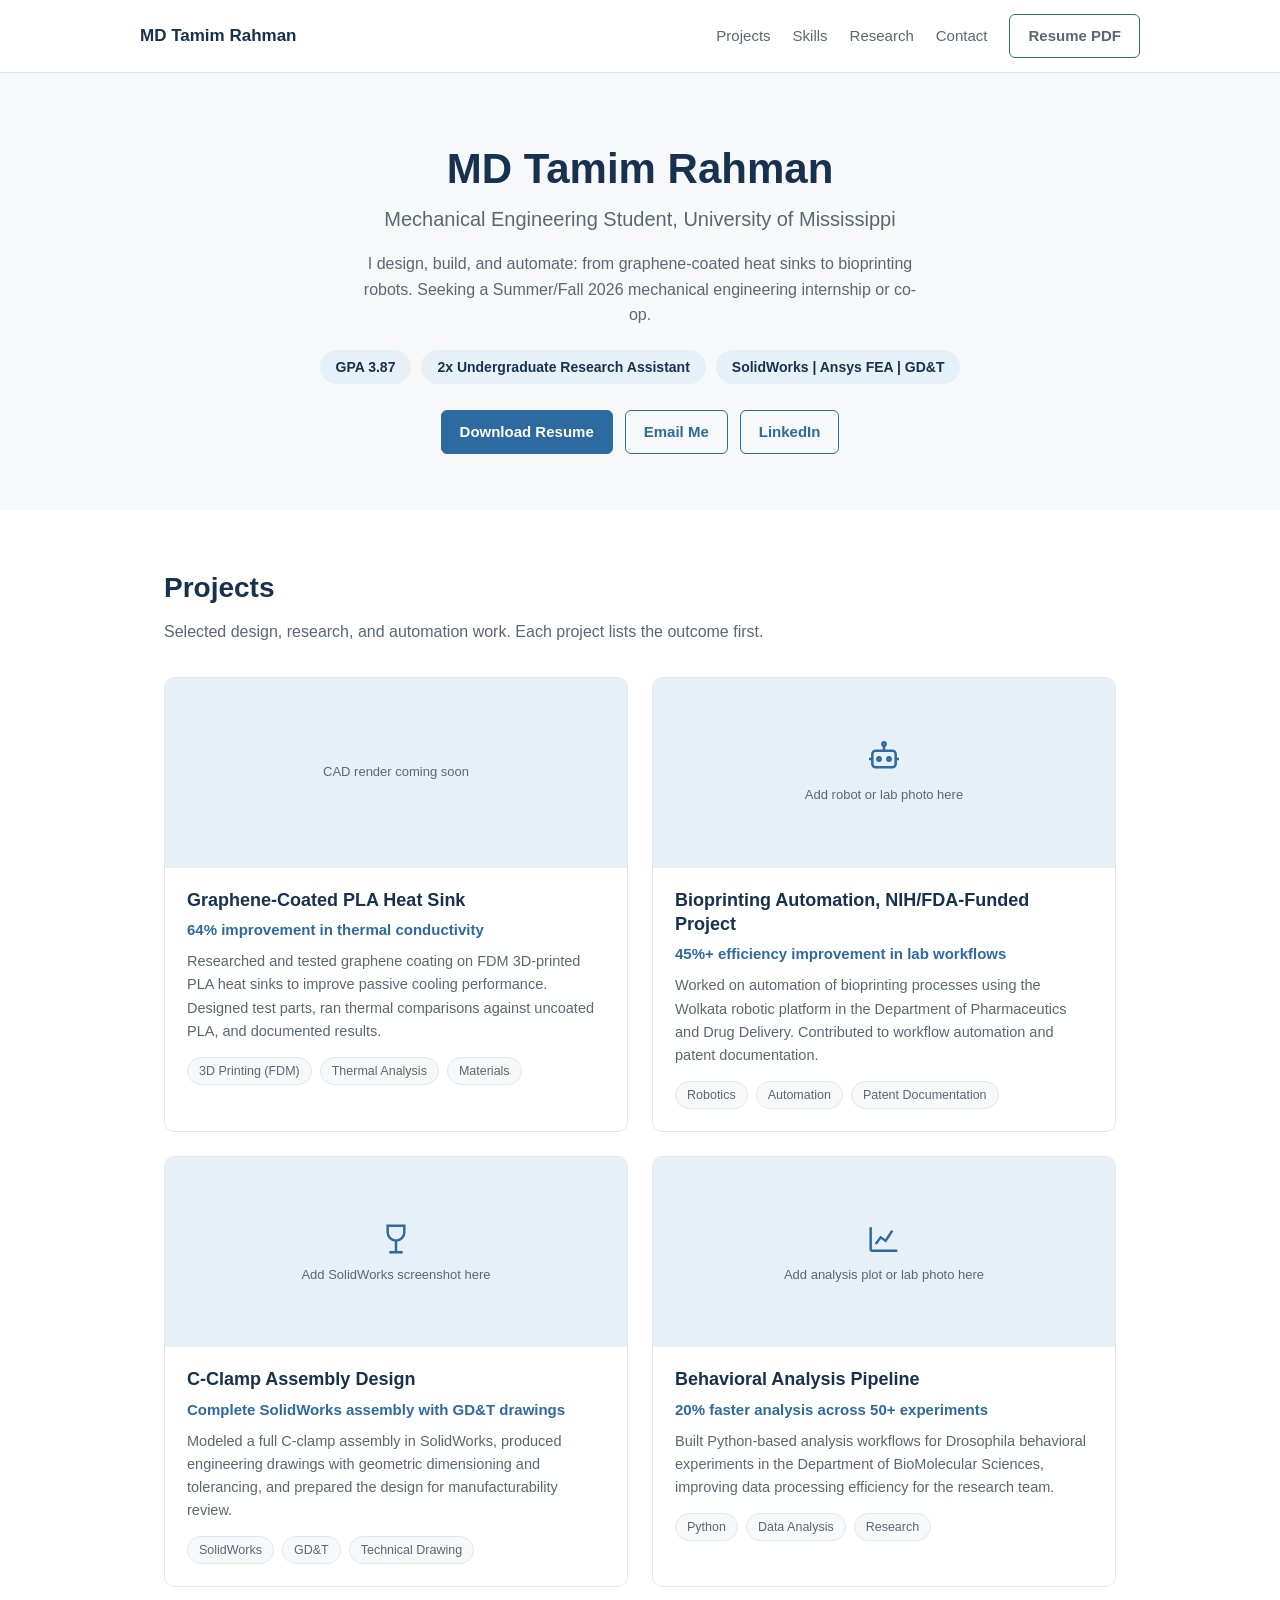
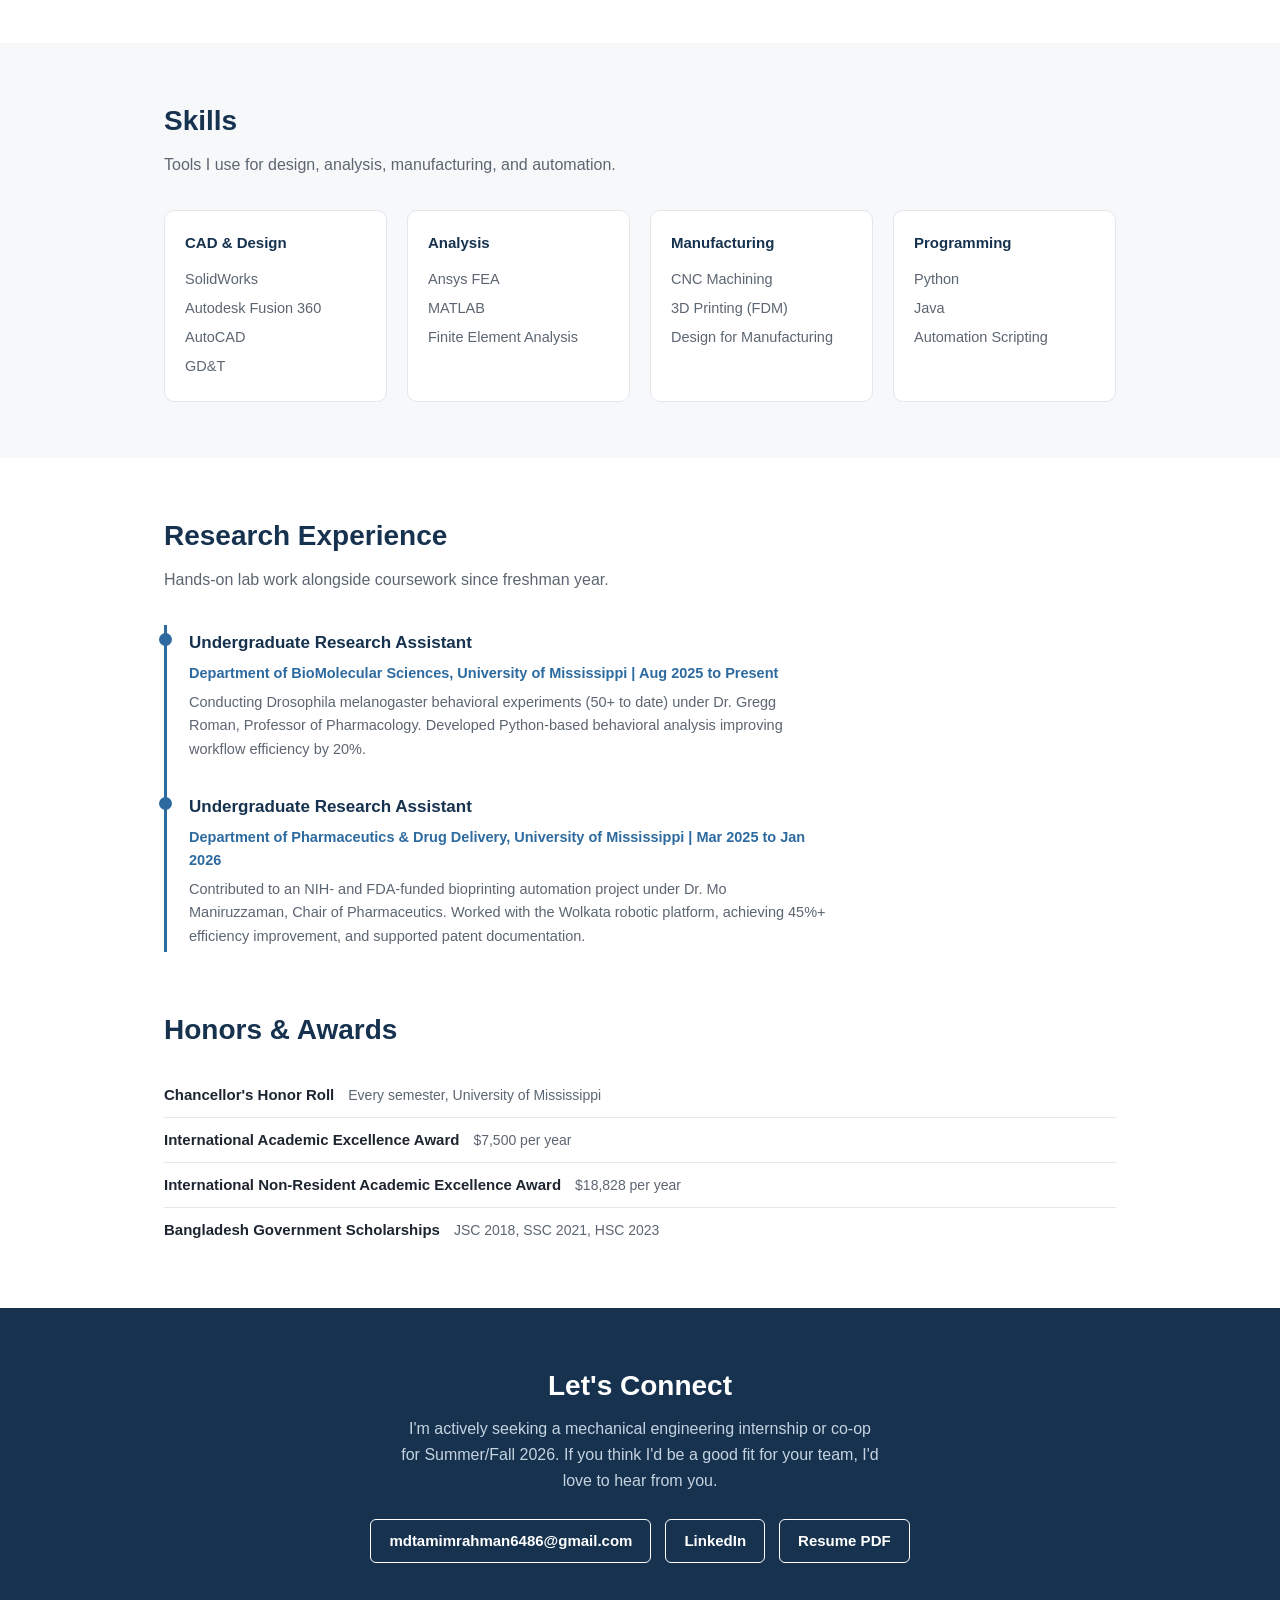
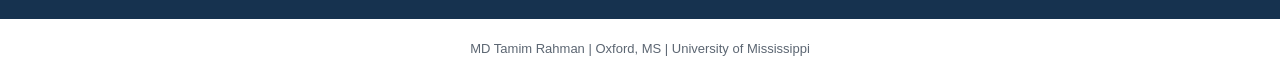
==== index.html @ 7016a52d "Add portfolio site and resume" ====
<!DOCTYPE html>
<html lang="en">
<head>
<meta charset="UTF-8">
<meta name="viewport" content="width=device-width, initial-scale=1.0">
<title>MD Tamim Rahman | Mechanical Engineering Portfolio</title>
<meta name="description" content="Mechanical engineering student at the University of Mississippi. Projects in 3D printing, thermal design, robotics automation, SolidWorks CAD, and FEA. Seeking Summer/Fall 2026 internship.">
<style>
  :root {
    --navy: #16324f;
    --steel: #2d6a9f;
    --steel-light: #e8f0f7;
    --ink: #1d2530;
    --gray: #5c6672;
    --light: #f7f8fa;
    --border: #e3e7ec;
    --white: #ffffff;
  }
  * { margin: 0; padding: 0; box-sizing: border-box; }
  html { scroll-behavior: smooth; }
  body {
    font-family: "Segoe UI", -apple-system, BlinkMacSystemFont, Roboto, Arial, sans-serif;
    color: var(--ink);
    background: var(--white);
    line-height: 1.6;
  }
  .wrap { max-width: 1000px; margin: 0 auto; padding: 0 24px; }

  nav {
    position: sticky; top: 0; z-index: 10;
    background: rgba(255,255,255,0.95);
    border-bottom: 1px solid var(--border);
    backdrop-filter: blur(6px);
  }
  .nav-inner { display: flex; align-items: center; justify-content: space-between; padding: 14px 0; }
  .nav-name { font-weight: 700; font-size: 17px; color: var(--navy); text-decoration: none; }
  .nav-links { display: flex; gap: 22px; align-items: center; }
  .nav-links a { color: var(--gray); text-decoration: none; font-size: 15px; }
  .nav-links a:hover { color: var(--steel); }
  .btn {
    display: inline-block; text-decoration: none; font-size: 15px; font-weight: 600;
    padding: 9px 18px; border-radius: 6px; border: 1.5px solid var(--steel);
    color: var(--steel); background: transparent; transition: all 0.15s ease;
  }
  .btn:hover { background: var(--steel); color: var(--white); }
  .btn-solid { background: var(--steel); color: var(--white); }
  .btn-solid:hover { background: var(--navy); border-color: var(--navy); }

  header { padding: 72px 0 56px; text-align: center; background: var(--light); }
  header h1 { font-size: 42px; color: var(--navy); line-height: 1.15; }
  .tagline { font-size: 20px; color: var(--gray); margin-top: 10px; }
  .pitch { max-width: 560px; margin: 16px auto 0; font-size: 16px; color: var(--gray); }
  .badges { display: flex; gap: 10px; justify-content: center; flex-wrap: wrap; margin-top: 22px; }
  .badge {
    background: var(--steel-light); color: var(--navy); font-size: 14px; font-weight: 600;
    padding: 6px 16px; border-radius: 20px;
  }
  .hero-actions { display: flex; gap: 12px; justify-content: center; flex-wrap: wrap; margin-top: 26px; }

  section { padding: 56px 0; }
  section h2 { font-size: 28px; color: var(--navy); margin-bottom: 8px; }
  .section-sub { color: var(--gray); margin-bottom: 32px; }

  .grid { display: grid; grid-template-columns: 1fr 1fr; gap: 24px; }
  .card {
    border: 1px solid var(--border); border-radius: 10px; overflow: hidden;
    background: var(--white); transition: box-shadow 0.15s ease, transform 0.15s ease;
  }
  .card:hover { box-shadow: 0 6px 20px rgba(22,50,79,0.10); transform: translateY(-2px); }
  .card-img {
    height: 190px; background: var(--steel-light); display: flex; flex-direction: column;
    align-items: center; justify-content: center; color: var(--steel); gap: 6px;
  }
  .card-img svg { width: 40px; height: 40px; }
  .card-img span { font-size: 13px; color: var(--gray); }
  .card-img img { width: 100%; height: 100%; object-fit: cover; }
  .card-body { padding: 20px 22px 22px; }
  .card-body h3 { font-size: 18px; color: var(--navy); line-height: 1.35; }
  .result { color: var(--steel); font-weight: 600; font-size: 15px; margin-top: 6px; }
  .card-body p.desc { font-size: 14.5px; color: var(--gray); margin-top: 8px; }
  .tags { display: flex; gap: 8px; flex-wrap: wrap; margin-top: 14px; }
  .tag { font-size: 12.5px; background: var(--light); border: 1px solid var(--border); color: var(--gray); padding: 3px 11px; border-radius: 14px; }

  .skills { background: var(--light); }
  .skill-grid { display: grid; grid-template-columns: repeat(4, 1fr); gap: 20px; }
  .skill-col { background: var(--white); border: 1px solid var(--border); border-radius: 10px; padding: 20px; }
  .skill-col h3 { font-size: 15px; color: var(--navy); margin-bottom: 10px; }
  .skill-col ul { list-style: none; }
  .skill-col li { font-size: 14.5px; color: var(--gray); padding: 3px 0; }

  .timeline-item { border-left: 3px solid var(--steel); padding: 4px 0 28px 22px; position: relative; }
  .timeline-item:last-child { padding-bottom: 4px; }
  .timeline-item::before {
    content: ""; position: absolute; left: -8px; top: 8px; width: 13px; height: 13px;
    border-radius: 50%; background: var(--steel);
  }
  .timeline-item h3 { font-size: 17px; color: var(--navy); }
  .timeline-item .where { font-size: 14.5px; color: var(--steel); font-weight: 600; }
  .timeline-item p { font-size: 14.5px; color: var(--gray); margin-top: 6px; max-width: 640px; }

  .award-row { display: flex; gap: 14px; align-items: baseline; padding: 10px 0; border-bottom: 1px solid var(--border); }
  .award-row:last-child { border-bottom: none; }
  .award-row .award-name { font-weight: 600; color: var(--ink); font-size: 15px; }
  .award-row .award-detail { color: var(--gray); font-size: 14px; }

  .contact { background: var(--navy); color: var(--white); text-align: center; }
  .contact h2 { color: var(--white); }
  .contact p { color: #c5d3e0; max-width: 480px; margin: 8px auto 0; }
  .contact-links { display: flex; gap: 14px; justify-content: center; flex-wrap: wrap; margin-top: 26px; }
  .btn-light { border-color: var(--white); color: var(--white); }
  .btn-light:hover { background: var(--white); color: var(--navy); }
  footer { text-align: center; font-size: 13px; color: var(--gray); padding: 20px 0; }

  @media (max-width: 720px) {
    .nav-links a:not(.btn) { display: none; }
    header h1 { font-size: 32px; }
    .grid { grid-template-columns: 1fr; }
    .skill-grid { grid-template-columns: 1fr 1fr; }
  }
</style>
</head>
<body>

<nav>
  <div class="wrap nav-inner">
    <a class="nav-name" href="#top">MD Tamim Rahman</a>
    <div class="nav-links">
      <a href="#projects">Projects</a>
      <a href="#skills">Skills</a>
      <a href="#research">Research</a>
      <a href="#contact">Contact</a>
      <a class="btn" href="resume.pdf" download>Resume PDF</a>
    </div>
  </div>
</nav>

<header id="top">
  <div class="wrap">
    <h1>MD Tamim Rahman</h1>
    <p class="tagline">Mechanical Engineering Student, University of Mississippi</p>
    <p class="pitch">I design, build, and automate: from graphene-coated heat sinks to bioprinting robots. Seeking a Summer/Fall 2026 mechanical engineering internship or co-op.</p>
    <div class="badges">
      <span class="badge">GPA 3.87</span>
      <span class="badge">2x Undergraduate Research Assistant</span>
      <span class="badge">SolidWorks | Ansys FEA | GD&amp;T</span>
    </div>
    <div class="hero-actions">
      <a class="btn btn-solid" href="resume.pdf" download>Download Resume</a>
      <a class="btn" href="mailto:mdtamimrahman6486@gmail.com">Email Me</a>
      <a class="btn" href="https://linkedin.com/in/md-tamim-rahman" target="_blank" rel="noopener">LinkedIn</a>
    </div>
  </div>
</header>

<section id="projects">
  <div class="wrap">
    <h2>Projects</h2>
    <p class="section-sub">Selected design, research, and automation work. Each project lists the outcome first.</p>
    <div class="grid">

      <div class="card">
        <div class="card-img">
          <img src="heatsink.jpg" alt="SolidWorks CAD model of graphene-coated PLA heat sink with angled fin array" onerror="this.style.display='none';this.nextElementSibling.style.display='flex'"><span style="display:none; align-items:center; gap:6px;">CAD render coming soon</span>
        </div>
        <div class="card-body">
          <h3>Graphene-Coated PLA Heat Sink</h3>
          <p class="result">64% improvement in thermal conductivity</p>
          <p class="desc">Researched and tested graphene coating on FDM 3D-printed PLA heat sinks to improve passive cooling performance. Designed test parts, ran thermal comparisons against uncoated PLA, and documented results.</p>
          <div class="tags">
            <span class="tag">3D Printing (FDM)</span>
            <span class="tag">Thermal Analysis</span>
            <span class="tag">Materials</span>
          </div>
        </div>
      </div>

      <div class="card">
        <div class="card-img">
          <svg viewBox="0 0 24 24" fill="none" stroke="currentColor" stroke-width="1.5"><rect x="5" y="7" width="14" height="10" rx="2"/><path d="M12 7V4"/><circle cx="12" cy="3" r="1"/><circle cx="9" cy="12" r="1"/><circle cx="15" cy="12" r="1"/><path d="M5 12H3M21 12h-2"/></svg>
          <span>Add robot or lab photo here</span>
        </div>
        <div class="card-body">
          <h3>Bioprinting Automation, NIH/FDA-Funded Project</h3>
          <p class="result">45%+ efficiency improvement in lab workflows</p>
          <p class="desc">Worked on automation of bioprinting processes using the Wolkata robotic platform in the Department of Pharmaceutics and Drug Delivery. Contributed to workflow automation and patent documentation.</p>
          <div class="tags">
            <span class="tag">Robotics</span>
            <span class="tag">Automation</span>
            <span class="tag">Patent Documentation</span>
          </div>
        </div>
      </div>

      <div class="card">
        <div class="card-img">
          <svg viewBox="0 0 24 24" fill="none" stroke="currentColor" stroke-width="1.5"><path d="M7 4h10v4a5 5 0 0 1-10 0V4z"/><path d="M12 13v7"/><path d="M8 20h8"/></svg>
          <span>Add SolidWorks screenshot here</span>
        </div>
        <div class="card-body">
          <h3>C-Clamp Assembly Design</h3>
          <p class="result">Complete SolidWorks assembly with GD&amp;T drawings</p>
          <p class="desc">Modeled a full C-clamp assembly in SolidWorks, produced engineering drawings with geometric dimensioning and tolerancing, and prepared the design for manufacturability review.</p>
          <div class="tags">
            <span class="tag">SolidWorks</span>
            <span class="tag">GD&amp;T</span>
            <span class="tag">Technical Drawing</span>
          </div>
        </div>
      </div>

      <div class="card">
        <div class="card-img">
          <svg viewBox="0 0 24 24" fill="none" stroke="currentColor" stroke-width="1.5"><path d="M4 19V5"/><path d="M4 19h16"/><path d="M7 15l3-4 3 2 4-6"/></svg>
          <span>Add analysis plot or lab photo here</span>
        </div>
        <div class="card-body">
          <h3>Behavioral Analysis Pipeline</h3>
          <p class="result">20% faster analysis across 50+ experiments</p>
          <p class="desc">Built Python-based analysis workflows for Drosophila behavioral experiments in the Department of BioMolecular Sciences, improving data processing efficiency for the research team.</p>
          <div class="tags">
            <span class="tag">Python</span>
            <span class="tag">Data Analysis</span>
            <span class="tag">Research</span>
          </div>
        </div>
      </div>

    </div>
  </div>
</section>

<section id="skills" class="skills">
  <div class="wrap">
    <h2>Skills</h2>
    <p class="section-sub">Tools I use for design, analysis, manufacturing, and automation.</p>
    <div class="skill-grid">
      <div class="skill-col">
        <h3>CAD &amp; Design</h3>
        <ul><li>SolidWorks</li><li>Autodesk Fusion 360</li><li>AutoCAD</li><li>GD&amp;T</li></ul>
      </div>
      <div class="skill-col">
        <h3>Analysis</h3>
        <ul><li>Ansys FEA</li><li>MATLAB</li><li>Finite Element Analysis</li></ul>
      </div>
      <div class="skill-col">
        <h3>Manufacturing</h3>
        <ul><li>CNC Machining</li><li>3D Printing (FDM)</li><li>Design for Manufacturing</li></ul>
      </div>
      <div class="skill-col">
        <h3>Programming</h3>
        <ul><li>Python</li><li>Java</li><li>Automation Scripting</li></ul>
      </div>
    </div>
  </div>
</section>

<section id="research">
  <div class="wrap">
    <h2>Research Experience</h2>
    <p class="section-sub">Hands-on lab work alongside coursework since freshman year.</p>
    <div class="timeline-item">
      <h3>Undergraduate Research Assistant</h3>
      <p class="where">Department of BioMolecular Sciences, University of Mississippi | Aug 2025 to Present</p>
      <p>Conducting Drosophila melanogaster behavioral experiments (50+ to date) under Dr. Gregg Roman, Professor of Pharmacology. Developed Python-based behavioral analysis improving workflow efficiency by 20%.</p>
    </div>
    <div class="timeline-item">
      <h3>Undergraduate Research Assistant</h3>
      <p class="where">Department of Pharmaceutics &amp; Drug Delivery, University of Mississippi | Mar 2025 to Jan 2026</p>
      <p>Contributed to an NIH- and FDA-funded bioprinting automation project under Dr. Mo Maniruzzaman, Chair of Pharmaceutics. Worked with the Wolkata robotic platform, achieving 45%+ efficiency improvement, and supported patent documentation.</p>
    </div>
  </div>
</section>

<section id="awards" style="padding-top: 0;">
  <div class="wrap">
    <h2>Honors &amp; Awards</h2>
    <div style="margin-top: 20px;">
      <div class="award-row"><span class="award-name">Chancellor's Honor Roll</span><span class="award-detail">Every semester, University of Mississippi</span></div>
      <div class="award-row"><span class="award-name">International Academic Excellence Award</span><span class="award-detail">$7,500 per year</span></div>
      <div class="award-row"><span class="award-name">International Non-Resident Academic Excellence Award</span><span class="award-detail">$18,828 per year</span></div>
      <div class="award-row"><span class="award-name">Bangladesh Government Scholarships</span><span class="award-detail">JSC 2018, SSC 2021, HSC 2023</span></div>
    </div>
  </div>
</section>

<section id="contact" class="contact">
  <div class="wrap">
    <h2>Let's Connect</h2>
    <p>I'm actively seeking a mechanical engineering internship or co-op for Summer/Fall 2026. If you think I'd be a good fit for your team, I'd love to hear from you.</p>
    <div class="contact-links">
      <a class="btn btn-light" href="mailto:mdtamimrahman6486@gmail.com">mdtamimrahman6486@gmail.com</a>
      <a class="btn btn-light" href="https://linkedin.com/in/md-tamim-rahman" target="_blank" rel="noopener">LinkedIn</a>
      <a class="btn btn-light" href="resume.pdf" download>Resume PDF</a>
    </div>
  </div>
</section>

<footer>
  MD Tamim Rahman | Oxford, MS | University of Mississippi
</footer>

</body>
</html>
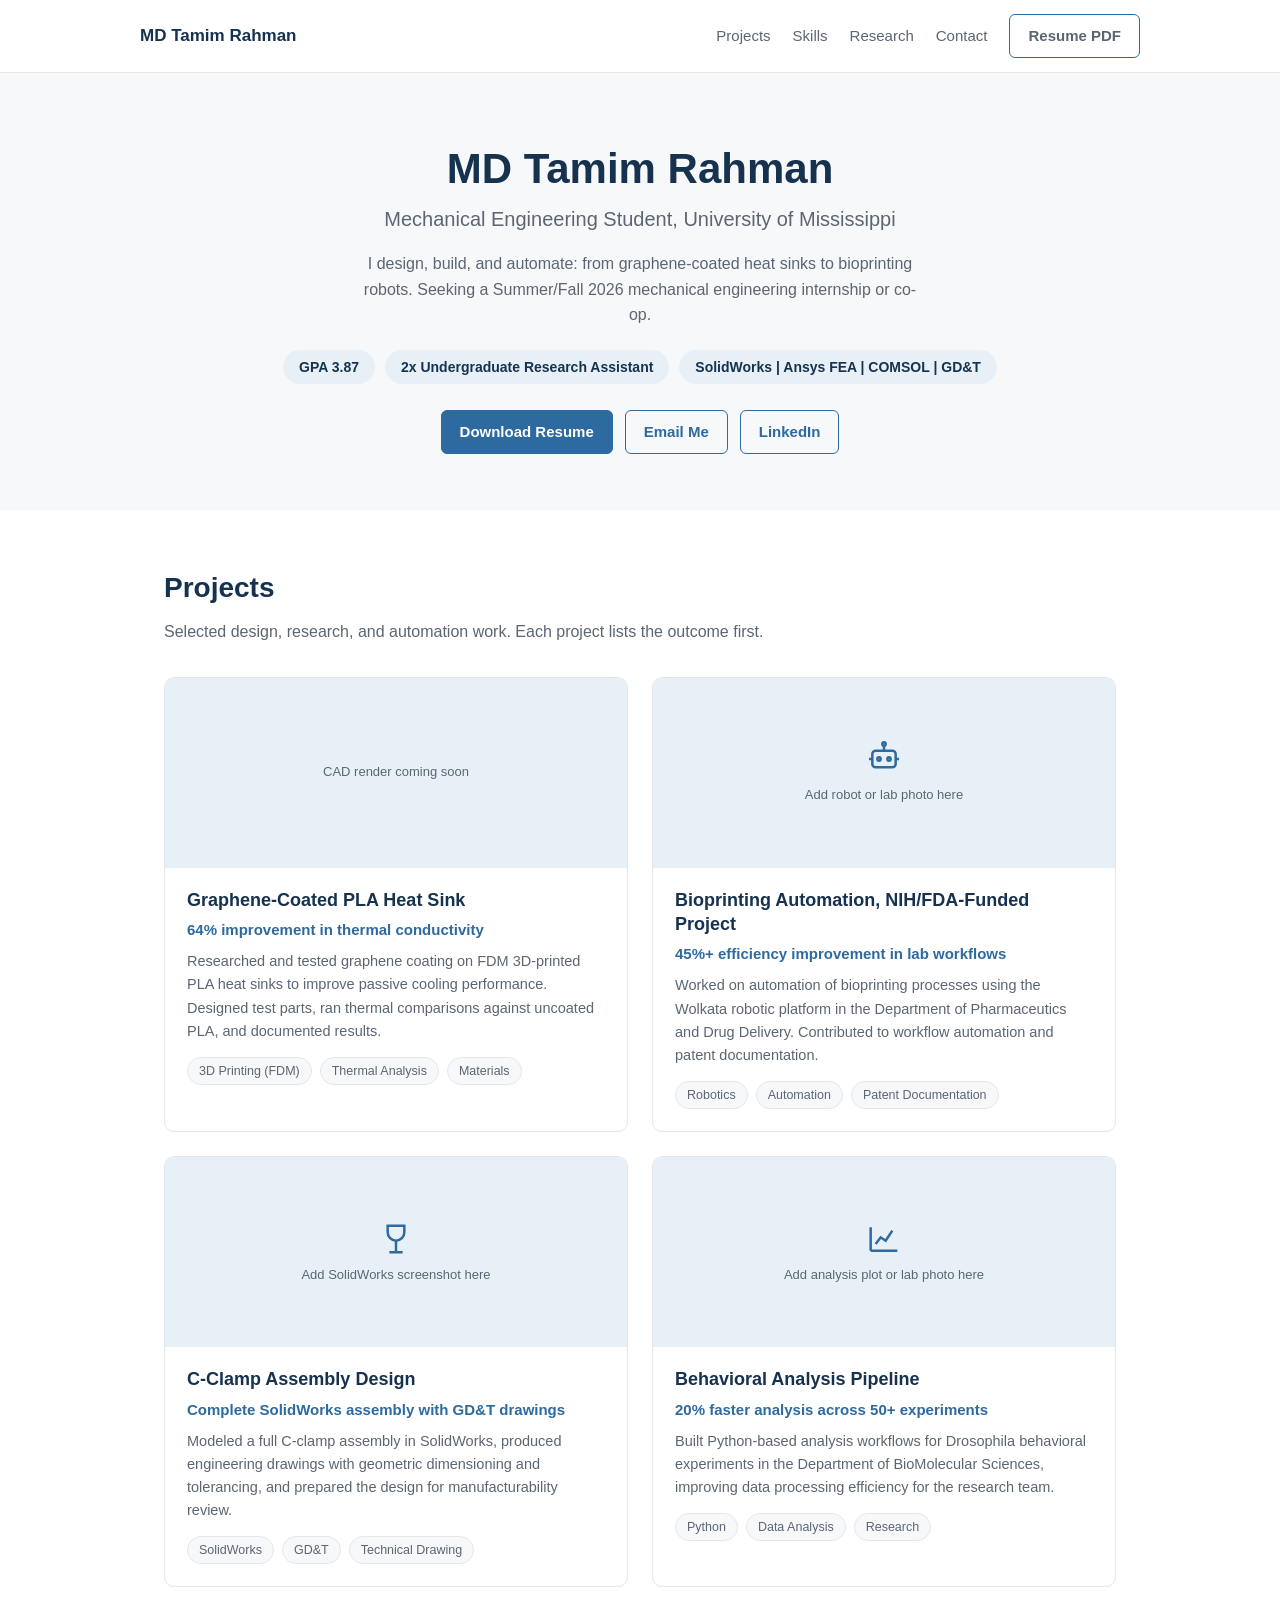
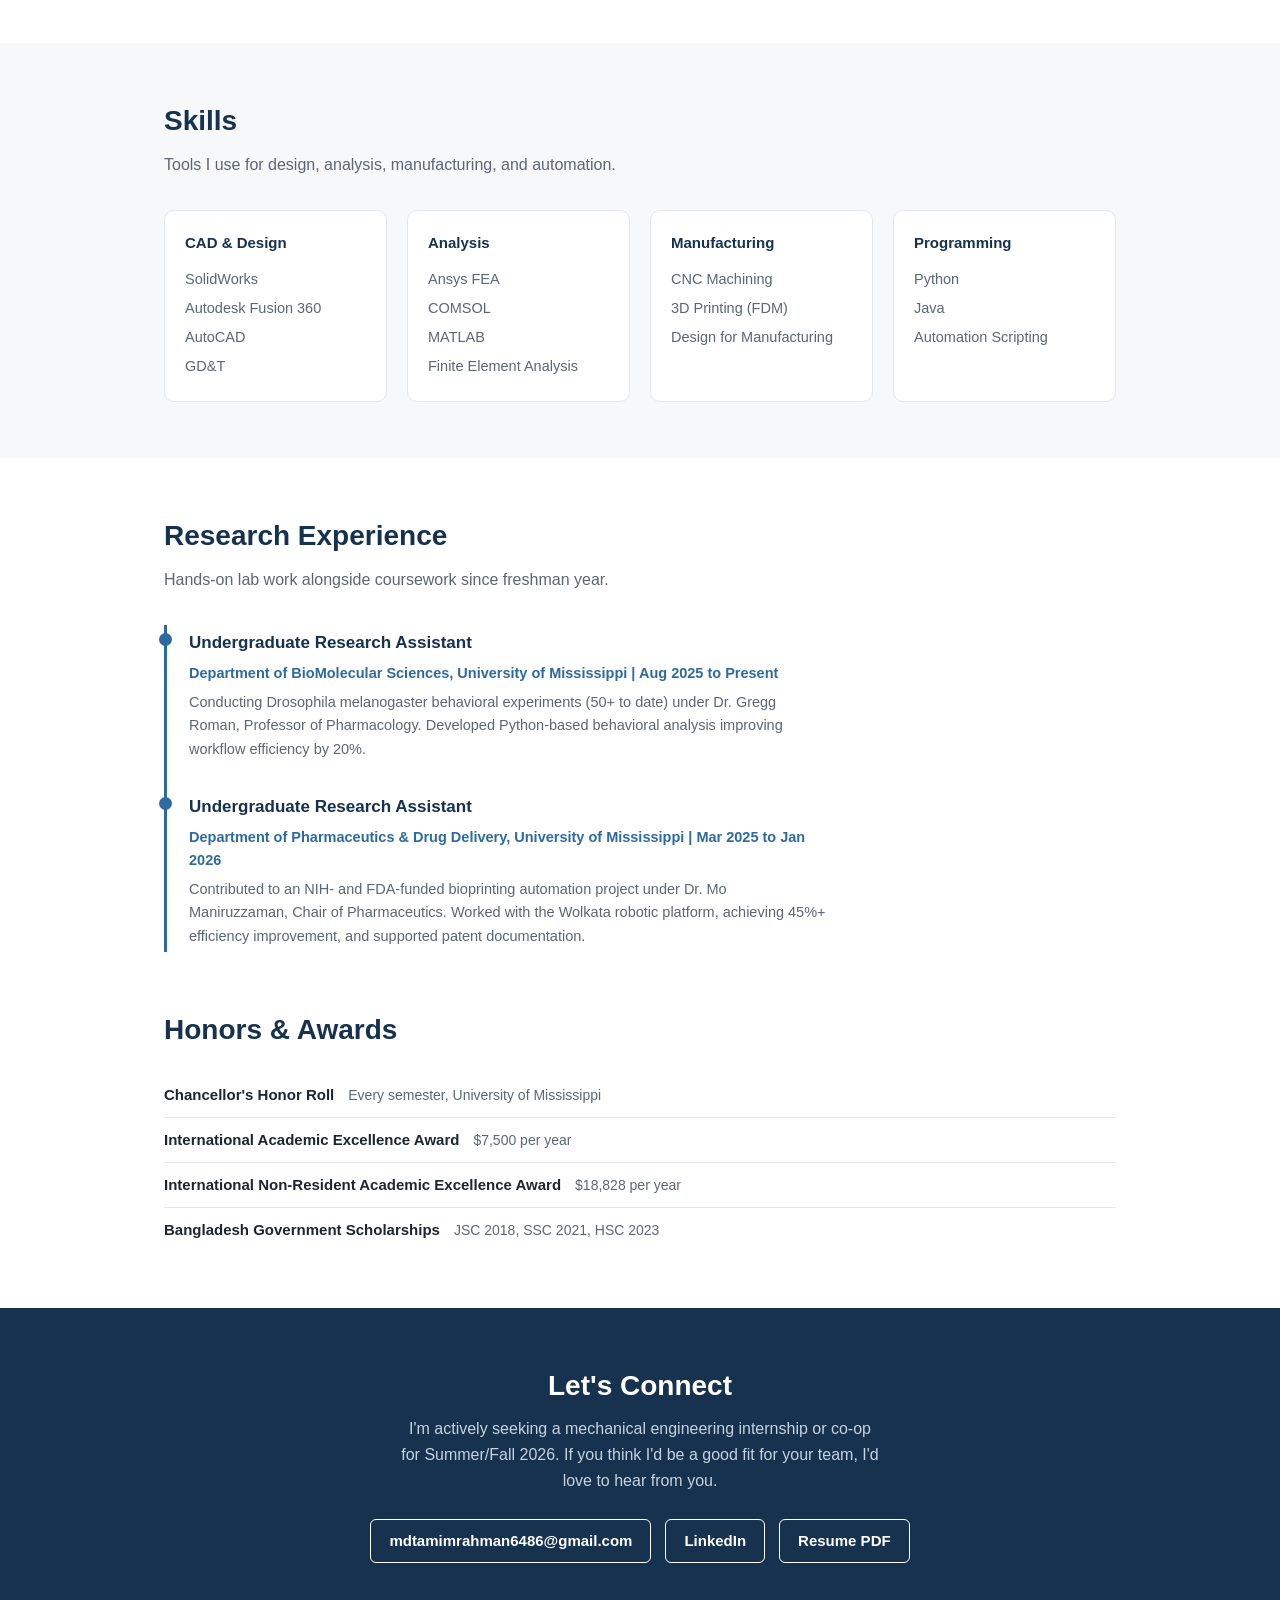
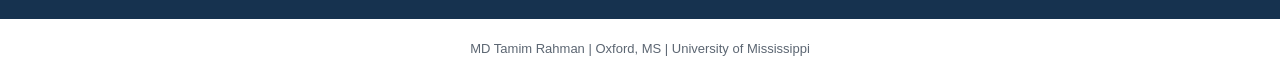
==== commit 56703b3d: "Add COMSOL to skills" ====
--- a/index.html
+++ b/index.html
@@ -142,7 +142,7 @@
     <div class="badges">
       <span class="badge">GPA 3.87</span>
       <span class="badge">2x Undergraduate Research Assistant</span>
-      <span class="badge">SolidWorks | Ansys FEA | GD&amp;T</span>
+      <span class="badge">SolidWorks | Ansys FEA | COMSOL | GD&amp;T</span>
     </div>
     <div class="hero-actions">
       <a class="btn btn-solid" href="resume.pdf" download>Download Resume</a>
@@ -240,7 +240,7 @@
       </div>
       <div class="skill-col">
         <h3>Analysis</h3>
-        <ul><li>Ansys FEA</li><li>MATLAB</li><li>Finite Element Analysis</li></ul>
+        <ul><li>Ansys FEA</li><li>COMSOL</li><li>MATLAB</li><li>Finite Element Analysis</li></ul>
       </div>
       <div class="skill-col">
         <h3>Manufacturing</h3>
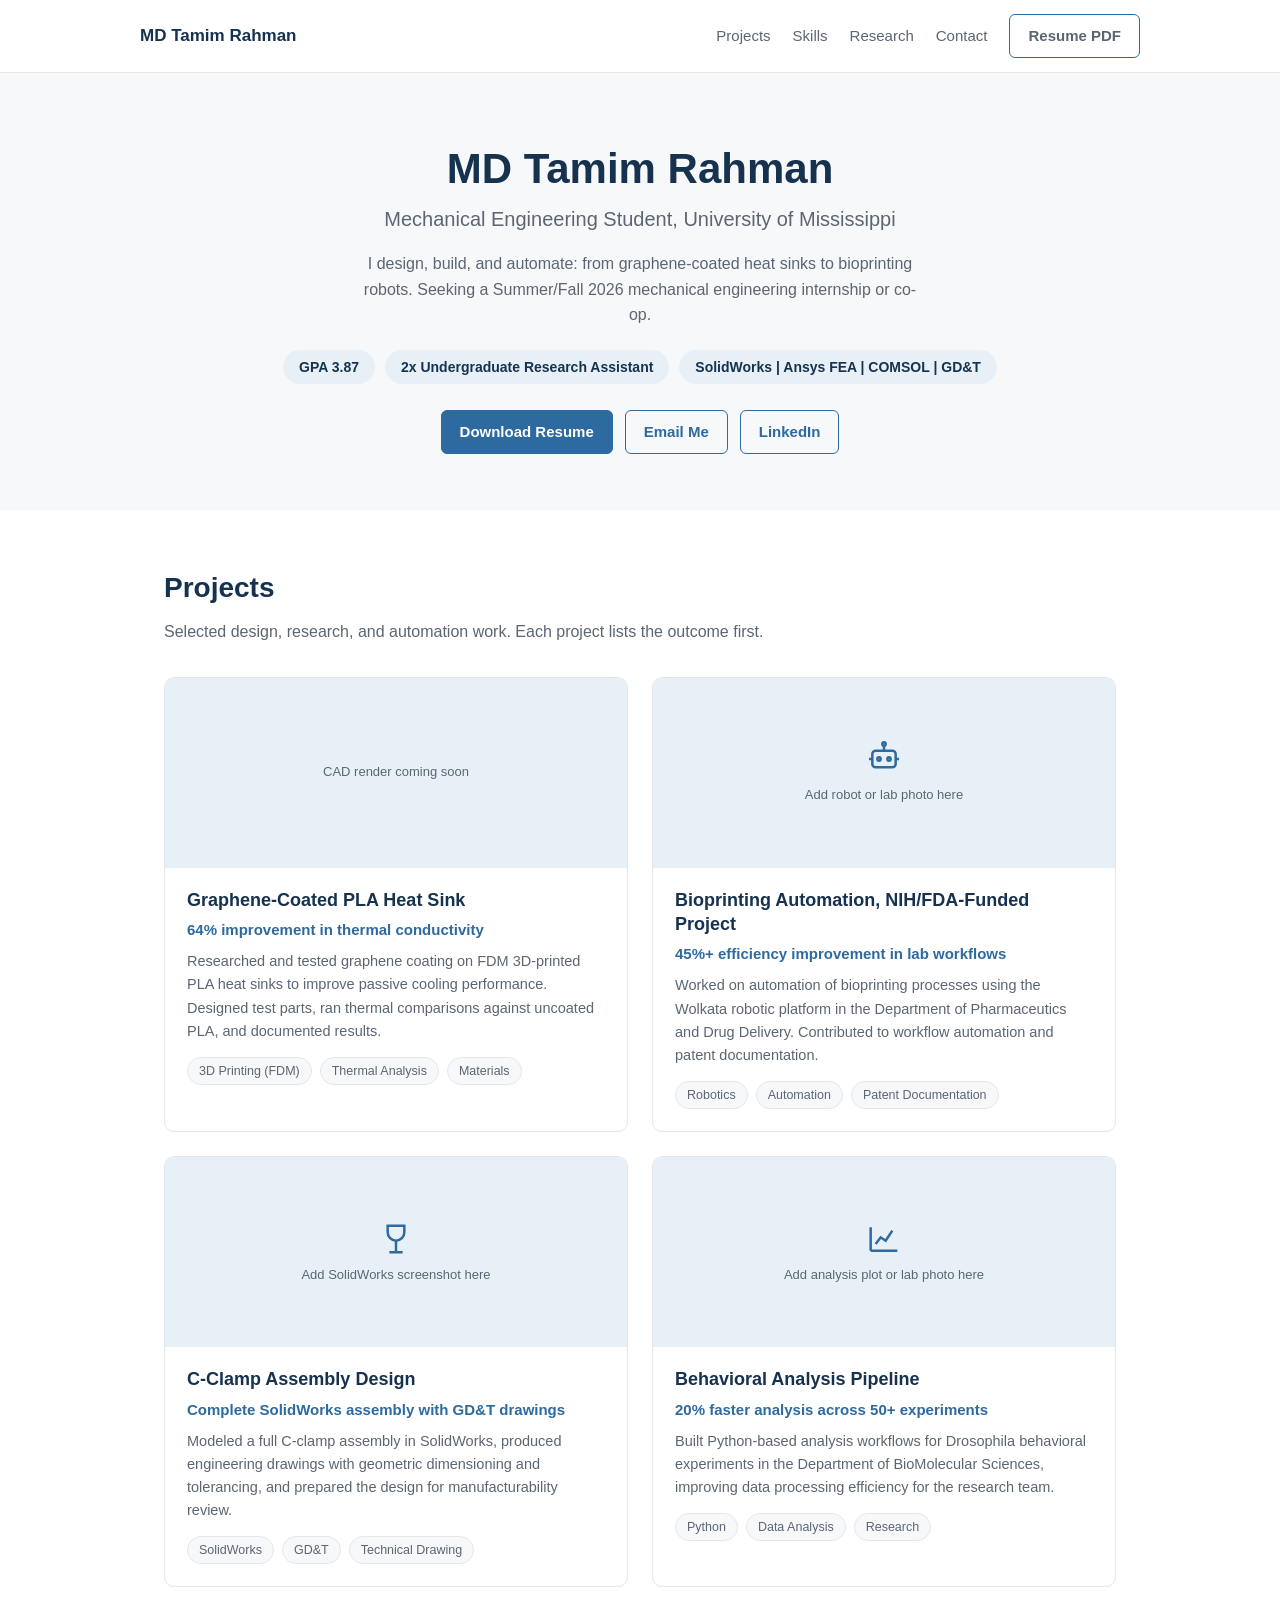
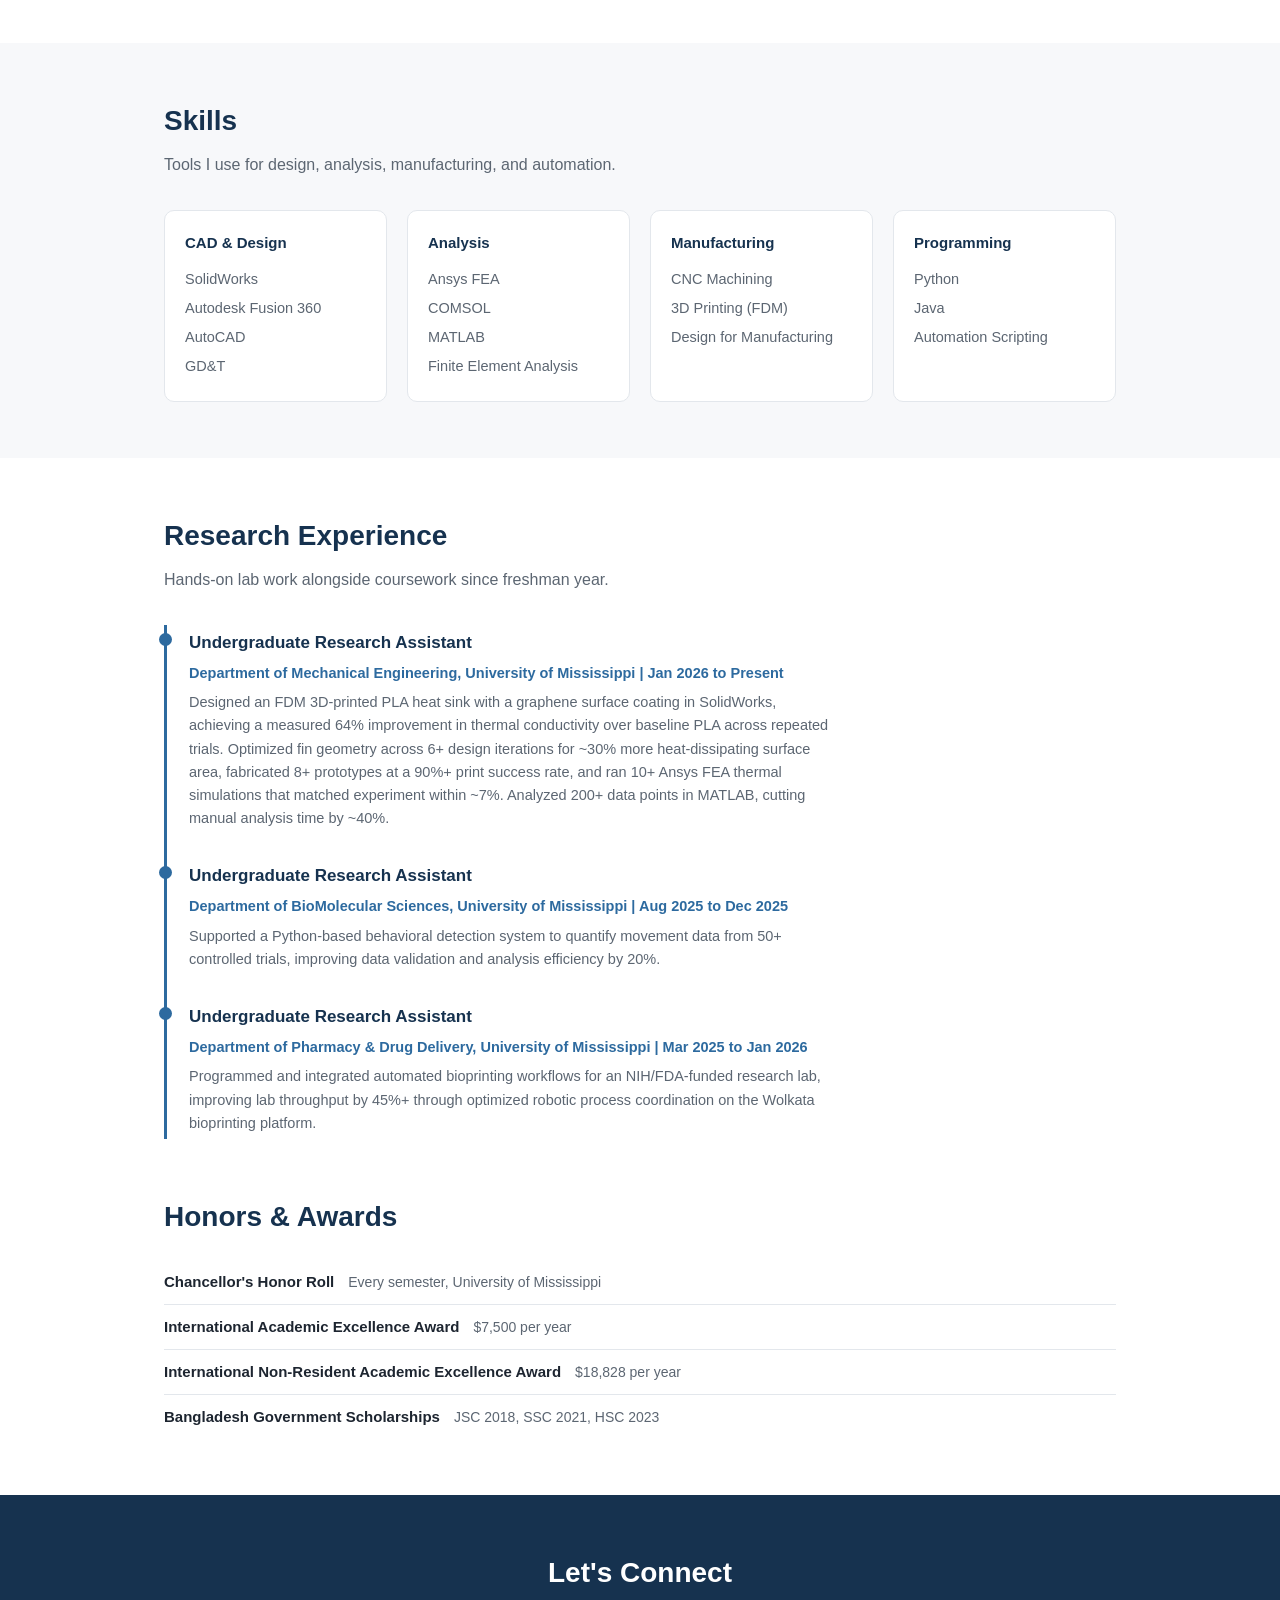
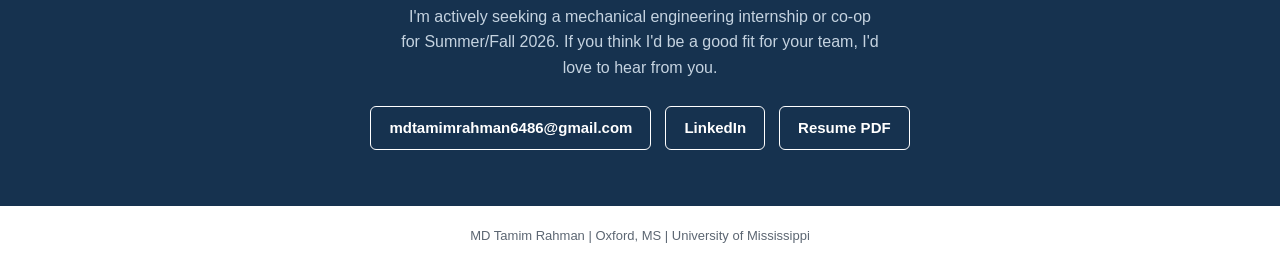
==== commit fd668940: "Rewrite research experience from latest resume" ====
--- a/index.html
+++ b/index.html
@@ -260,13 +260,18 @@
     <p class="section-sub">Hands-on lab work alongside coursework since freshman year.</p>
     <div class="timeline-item">
       <h3>Undergraduate Research Assistant</h3>
-      <p class="where">Department of BioMolecular Sciences, University of Mississippi | Aug 2025 to Present</p>
-      <p>Conducting Drosophila melanogaster behavioral experiments (50+ to date) under Dr. Gregg Roman, Professor of Pharmacology. Developed Python-based behavioral analysis improving workflow efficiency by 20%.</p>
+      <p class="where">Department of Mechanical Engineering, University of Mississippi | Jan 2026 to Present</p>
+      <p>Designed an FDM 3D-printed PLA heat sink with a graphene surface coating in SolidWorks, achieving a measured 64% improvement in thermal conductivity over baseline PLA across repeated trials. Optimized fin geometry across 6+ design iterations for ~30% more heat-dissipating surface area, fabricated 8+ prototypes at a 90%+ print success rate, and ran 10+ Ansys FEA thermal simulations that matched experiment within ~7%. Analyzed 200+ data points in MATLAB, cutting manual analysis time by ~40%.</p>
     </div>
     <div class="timeline-item">
       <h3>Undergraduate Research Assistant</h3>
-      <p class="where">Department of Pharmaceutics &amp; Drug Delivery, University of Mississippi | Mar 2025 to Jan 2026</p>
-      <p>Contributed to an NIH- and FDA-funded bioprinting automation project under Dr. Mo Maniruzzaman, Chair of Pharmaceutics. Worked with the Wolkata robotic platform, achieving 45%+ efficiency improvement, and supported patent documentation.</p>
+      <p class="where">Department of BioMolecular Sciences, University of Mississippi | Aug 2025 to Dec 2025</p>
+      <p>Supported a Python-based behavioral detection system to quantify movement data from 50+ controlled trials, improving data validation and analysis efficiency by 20%.</p>
+    </div>
+    <div class="timeline-item">
+      <h3>Undergraduate Research Assistant</h3>
+      <p class="where">Department of Pharmacy &amp; Drug Delivery, University of Mississippi | Mar 2025 to Jan 2026</p>
+      <p>Programmed and integrated automated bioprinting workflows for an NIH/FDA-funded research lab, improving lab throughput by 45%+ through optimized robotic process coordination on the Wolkata bioprinting platform.</p>
     </div>
   </div>
 </section>
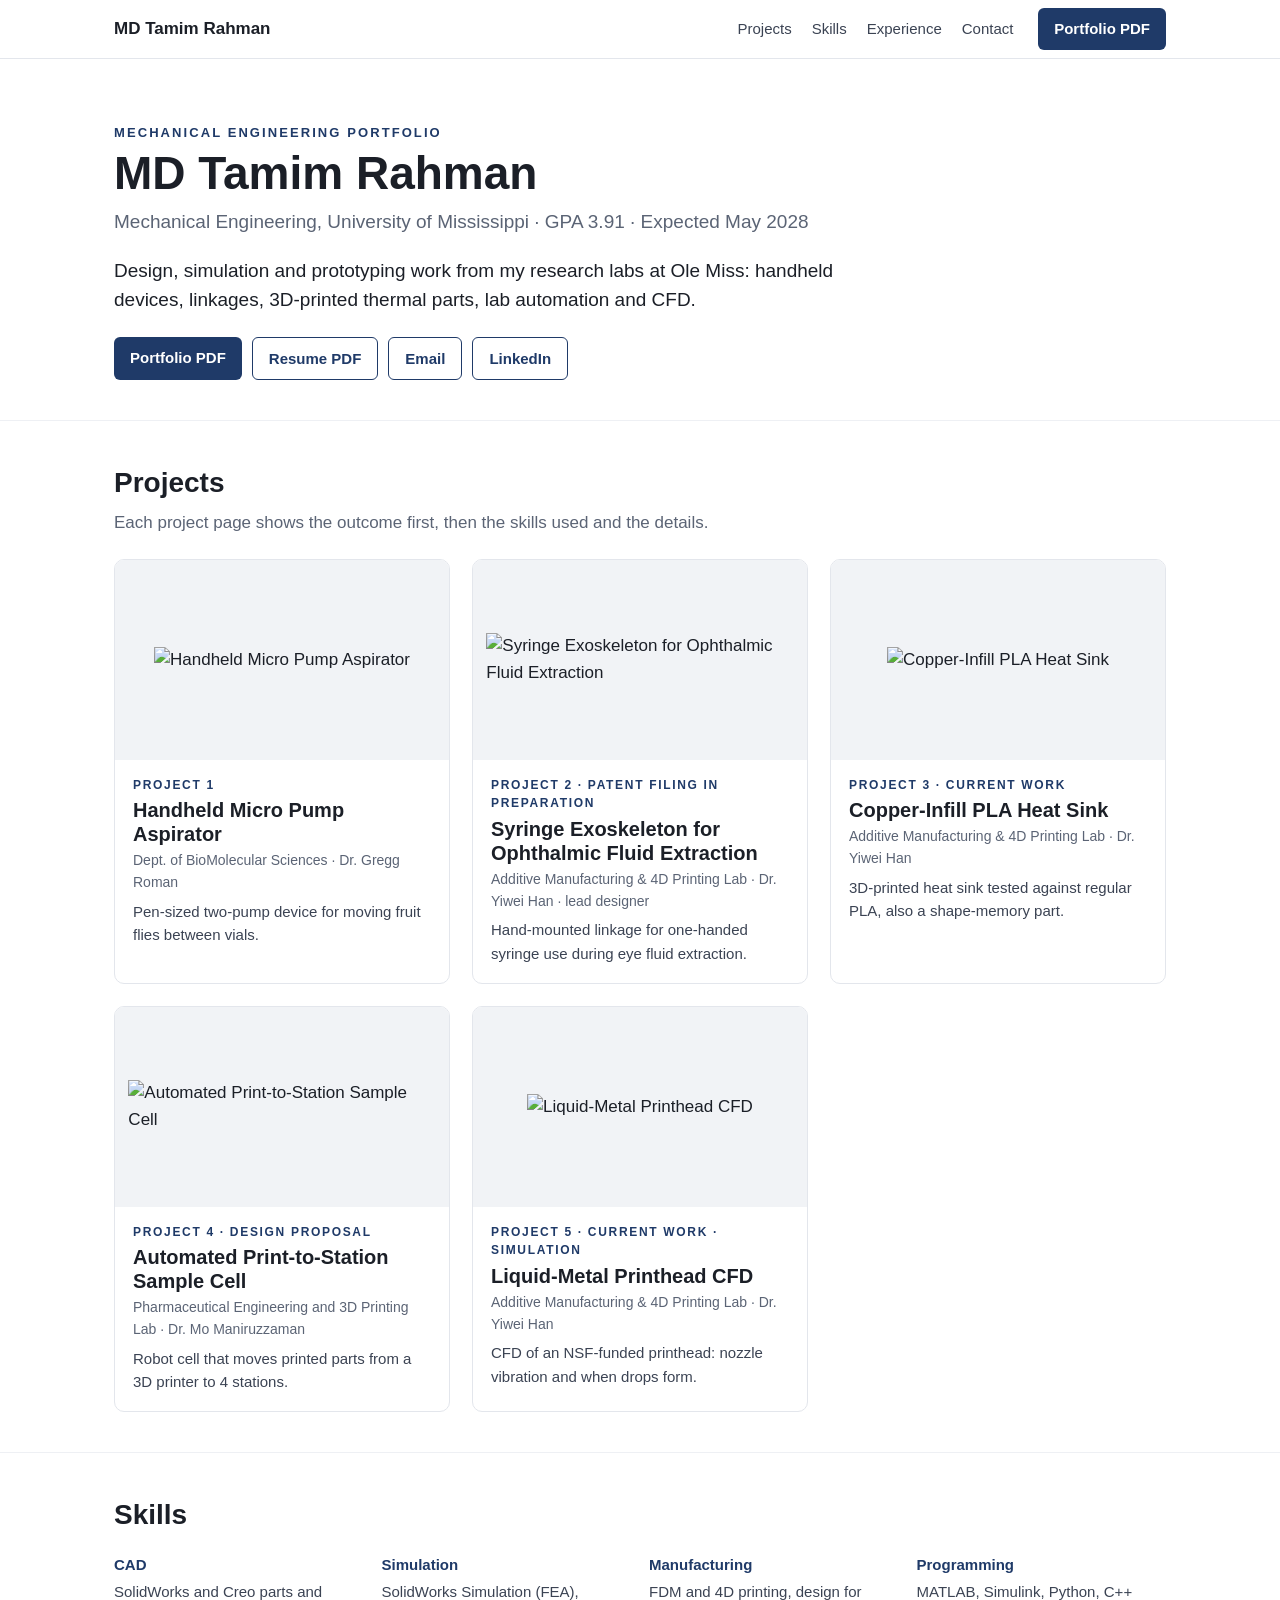
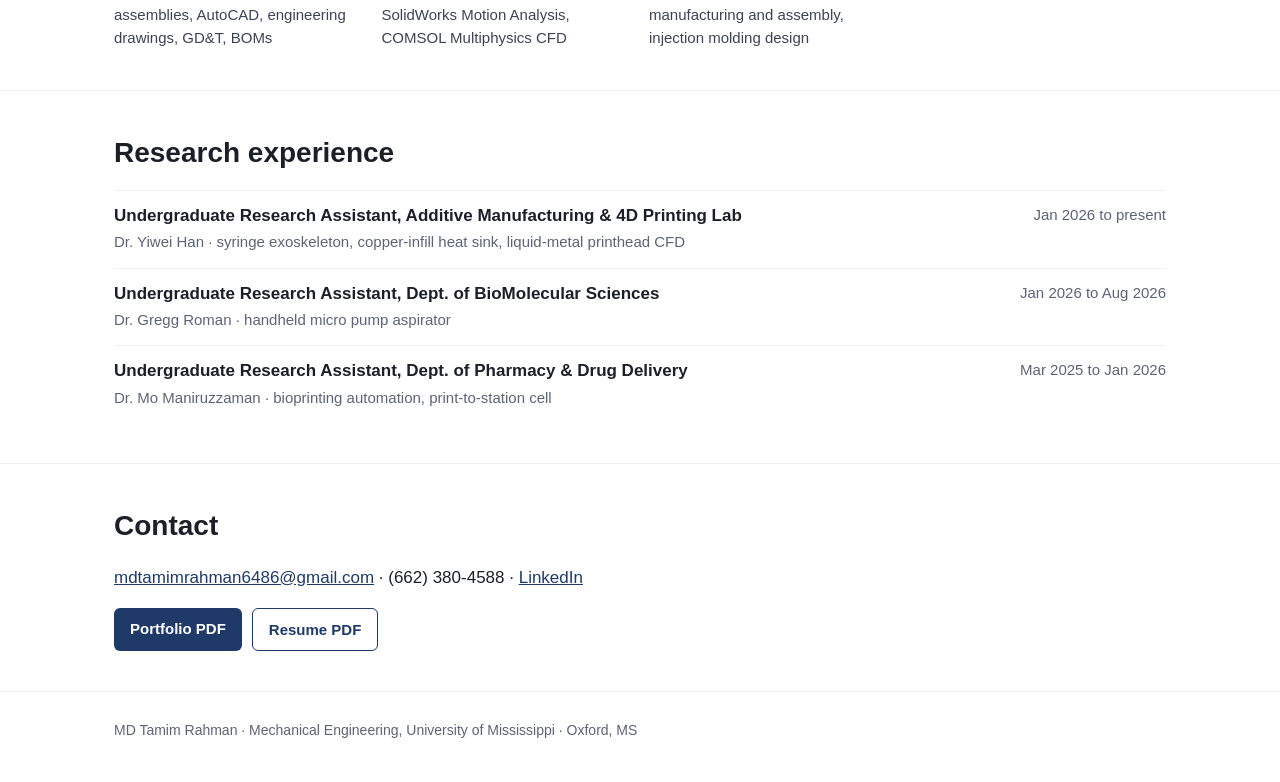
==== commit 5f009903: "Update site with new portfolio" ====
--- a/index.html
+++ b/index.html
@@ -1,308 +1,52 @@
 <!DOCTYPE html>
-<html lang="en">
-<head>
-<meta charset="UTF-8">
-<meta name="viewport" content="width=device-width, initial-scale=1.0">
-<title>MD Tamim Rahman | Mechanical Engineering Portfolio</title>
-<meta name="description" content="Mechanical engineering student at the University of Mississippi. Projects in 3D printing, thermal design, robotics automation, SolidWorks CAD, and FEA. Seeking Summer/Fall 2026 internship.">
-<style>
-  :root {
-    --navy: #16324f;
-    --steel: #2d6a9f;
-    --steel-light: #e8f0f7;
-    --ink: #1d2530;
-    --gray: #5c6672;
-    --light: #f7f8fa;
-    --border: #e3e7ec;
-    --white: #ffffff;
-  }
-  * { margin: 0; padding: 0; box-sizing: border-box; }
-  html { scroll-behavior: smooth; }
-  body {
-    font-family: "Segoe UI", -apple-system, BlinkMacSystemFont, Roboto, Arial, sans-serif;
-    color: var(--ink);
-    background: var(--white);
-    line-height: 1.6;
-  }
-  .wrap { max-width: 1000px; margin: 0 auto; padding: 0 24px; }
+<html lang="en"><head><meta charset="utf-8"><meta name="viewport" content="width=device-width,initial-scale=1">
+<title>MD Tamim Rahman | Mechanical Engineering Portfolio</title><meta name="description" content="Mechanical engineering student at the University of Mississippi. Projects in product design, linkages, 3D printing, lab automation and CFD."><meta name="author" content="MD Tamim Rahman">
+<link rel="stylesheet" href="style.css"></head><body>
+<nav><div class="wrap"><a class="brand" href="index.html">MD Tamim Rahman</a><div class="links">
+<a href="index.html#projects">Projects</a><a href="index.html#skills">Skills</a><a href="index.html#experience">Experience</a><a href="index.html#contact">Contact</a>
+<a class="btn" href="Tamim_Rahman_Engineering_Portfolio.pdf">Portfolio PDF</a></div></div></nav>
 
-  nav {
-    position: sticky; top: 0; z-index: 10;
-    background: rgba(255,255,255,0.95);
-    border-bottom: 1px solid var(--border);
-    backdrop-filter: blur(6px);
-  }
-  .nav-inner { display: flex; align-items: center; justify-content: space-between; padding: 14px 0; }
-  .nav-name { font-weight: 700; font-size: 17px; color: var(--navy); text-decoration: none; }
-  .nav-links { display: flex; gap: 22px; align-items: center; }
-  .nav-links a { color: var(--gray); text-decoration: none; font-size: 15px; }
-  .nav-links a:hover { color: var(--steel); }
-  .btn {
-    display: inline-block; text-decoration: none; font-size: 15px; font-weight: 600;
-    padding: 9px 18px; border-radius: 6px; border: 1.5px solid var(--steel);
-    color: var(--steel); background: transparent; transition: all 0.15s ease;
-  }
-  .btn:hover { background: var(--steel); color: var(--white); }
-  .btn-solid { background: var(--steel); color: var(--white); }
-  .btn-solid:hover { background: var(--navy); border-color: var(--navy); }
+<header class="hero"><div class="wrap">
+<div class="kicker">Mechanical Engineering Portfolio</div>
+<h1>MD Tamim Rahman</h1>
+<div class="sub" style="font-size:19px">Mechanical Engineering, University of Mississippi · GPA 3.91 · Expected May 2028</div>
+<p style="font-size:19px;max-width:760px">Design, simulation and prototyping work from my research labs at Ole Miss: handheld devices, linkages, 3D-printed thermal parts, lab automation and CFD.</p>
+<div class="btns"><a class="btn" href="Tamim_Rahman_Engineering_Portfolio.pdf">Portfolio PDF</a><a class="btn ghost" href="Tamim_Rahman_Resume.pdf">Resume PDF</a><a class="btn ghost" href="mailto:mdtamimrahman6486@gmail.com">Email</a><a class="btn ghost" href="https://www.linkedin.com/in/md-tamim-rahman">LinkedIn</a></div>
+</div></header>
 
-  header { padding: 72px 0 56px; text-align: center; background: var(--light); }
-  header h1 { font-size: 42px; color: var(--navy); line-height: 1.15; }
-  .tagline { font-size: 20px; color: var(--gray); margin-top: 10px; }
-  .pitch { max-width: 560px; margin: 16px auto 0; font-size: 16px; color: var(--gray); }
-  .badges { display: flex; gap: 10px; justify-content: center; flex-wrap: wrap; margin-top: 22px; }
-  .badge {
-    background: var(--steel-light); color: var(--navy); font-size: 14px; font-weight: 600;
-    padding: 6px 16px; border-radius: 20px;
-  }
-  .hero-actions { display: flex; gap: 12px; justify-content: center; flex-wrap: wrap; margin-top: 26px; }
+<section id="projects"><div class="wrap">
+<h2>Projects</h2><div class="sub">Each project page shows the outcome first, then the skills used and the details.</div>
+<div class="cards"><a class="card" href="projects/micro-pump-aspirator.html"><div class="th"><img src="img/p5_asm.jpg" alt="Handheld Micro Pump Aspirator"></div>
+<div class="bd"><div class="pk">Project 1</div><div class="tt">Handheld Micro Pump Aspirator</div>
+<div class="lab">Dept. of BioMolecular Sciences · Dr. Gregg Roman</div><div class="one">Pen-sized two-pump device for moving fruit flies between vials.</div></div></a><a class="card" href="projects/syringe-exoskeleton.html"><div class="th"><img src="img/p4_iso.jpg" alt="Syringe Exoskeleton for Ophthalmic Fluid Extraction"></div>
+<div class="bd"><div class="pk">Project 2 · Patent filing in preparation</div><div class="tt">Syringe Exoskeleton for Ophthalmic Fluid Extraction</div>
+<div class="lab">Additive Manufacturing &amp; 4D Printing Lab · Dr. Yiwei Han · lead designer</div><div class="one">Hand-mounted linkage for one-handed syringe use during eye fluid extraction.</div></div></a><a class="card" href="projects/copper-pla-heat-sink.html"><div class="th"><img src="img/p3_cad.jpg" alt="Copper-Infill PLA Heat Sink"></div>
+<div class="bd"><div class="pk">Project 3 · Current work</div><div class="tt">Copper-Infill PLA Heat Sink</div>
+<div class="lab">Additive Manufacturing &amp; 4D Printing Lab · Dr. Yiwei Han</div><div class="one">3D-printed heat sink tested against regular PLA, also a shape-memory part.</div></div></a><a class="card" href="projects/print-to-station-cell.html"><div class="th"><img src="img/p1_top.jpg" alt="Automated Print-to-Station Sample Cell"></div>
+<div class="bd"><div class="pk">Project 4 · Design proposal</div><div class="tt">Automated Print-to-Station Sample Cell</div>
+<div class="lab">Pharmaceutical Engineering and 3D Printing Lab · Dr. Mo Maniruzzaman</div><div class="one">Robot cell that moves printed parts from a 3D printer to 4 stations.</div></div></a><a class="card" href="projects/liquid-metal-printhead-cfd.html"><div class="th"><img src="img/p2_chart.jpg" alt="Liquid-Metal Printhead CFD"></div>
+<div class="bd"><div class="pk">Project 5 · Current work · simulation</div><div class="tt">Liquid-Metal Printhead CFD</div>
+<div class="lab">Additive Manufacturing &amp; 4D Printing Lab · Dr. Yiwei Han</div><div class="one">CFD of an NSF-funded printhead: nozzle vibration and when drops form.</div></div></a></div>
+</div></section>
 
-  section { padding: 56px 0; }
-  section h2 { font-size: 28px; color: var(--navy); margin-bottom: 8px; }
-  .section-sub { color: var(--gray); margin-bottom: 32px; }
+<section id="skills"><div class="wrap"><h2>Skills</h2>
+<div class="skills">
+<div><h3>CAD</h3><p>SolidWorks and Creo parts and assemblies, AutoCAD, engineering drawings, GD&amp;T, BOMs</p></div>
+<div><h3>Simulation</h3><p>SolidWorks Simulation (FEA), SolidWorks Motion Analysis, COMSOL Multiphysics CFD</p></div>
+<div><h3>Manufacturing</h3><p>FDM and 4D printing, design for manufacturing and assembly, injection molding design</p></div>
+<div><h3>Programming</h3><p>MATLAB, Simulink, Python, C++</p></div>
+</div></div></section>
 
-  .grid { display: grid; grid-template-columns: 1fr 1fr; gap: 24px; }
-  .card {
-    border: 1px solid var(--border); border-radius: 10px; overflow: hidden;
-    background: var(--white); transition: box-shadow 0.15s ease, transform 0.15s ease;
-  }
-  .card:hover { box-shadow: 0 6px 20px rgba(22,50,79,0.10); transform: translateY(-2px); }
-  .card-img {
-    height: 190px; background: var(--steel-light); display: flex; flex-direction: column;
-    align-items: center; justify-content: center; color: var(--steel); gap: 6px;
-  }
-  .card-img svg { width: 40px; height: 40px; }
-  .card-img span { font-size: 13px; color: var(--gray); }
-  .card-img img { width: 100%; height: 100%; object-fit: cover; }
-  .card-body { padding: 20px 22px 22px; }
-  .card-body h3 { font-size: 18px; color: var(--navy); line-height: 1.35; }
-  .result { color: var(--steel); font-weight: 600; font-size: 15px; margin-top: 6px; }
-  .card-body p.desc { font-size: 14.5px; color: var(--gray); margin-top: 8px; }
-  .tags { display: flex; gap: 8px; flex-wrap: wrap; margin-top: 14px; }
-  .tag { font-size: 12.5px; background: var(--light); border: 1px solid var(--border); color: var(--gray); padding: 3px 11px; border-radius: 14px; }
+<section id="experience"><div class="wrap"><h2>Research experience</h2>
+<div class="exp">
+<div class="r"><div><b>Undergraduate Research Assistant, Additive Manufacturing &amp; 4D Printing Lab</b><span>Dr. Yiwei Han · syringe exoskeleton, copper-infill heat sink, liquid-metal printhead CFD</span></div><span>Jan 2026 to present</span></div>
+<div class="r"><div><b>Undergraduate Research Assistant, Dept. of BioMolecular Sciences</b><span>Dr. Gregg Roman · handheld micro pump aspirator</span></div><span>Jan 2026 to Aug 2026</span></div>
+<div class="r"><div><b>Undergraduate Research Assistant, Dept. of Pharmacy &amp; Drug Delivery</b><span>Dr. Mo Maniruzzaman · bioprinting automation, print-to-station cell</span></div><span>Mar 2025 to Jan 2026</span></div>
+</div></div></section>
 
-  .skills { background: var(--light); }
-  .skill-grid { display: grid; grid-template-columns: repeat(4, 1fr); gap: 20px; }
-  .skill-col { background: var(--white); border: 1px solid var(--border); border-radius: 10px; padding: 20px; }
-  .skill-col h3 { font-size: 15px; color: var(--navy); margin-bottom: 10px; }
-  .skill-col ul { list-style: none; }
-  .skill-col li { font-size: 14.5px; color: var(--gray); padding: 3px 0; }
-
-  .timeline-item { border-left: 3px solid var(--steel); padding: 4px 0 28px 22px; position: relative; }
-  .timeline-item:last-child { padding-bottom: 4px; }
-  .timeline-item::before {
-    content: ""; position: absolute; left: -8px; top: 8px; width: 13px; height: 13px;
-    border-radius: 50%; background: var(--steel);
-  }
-  .timeline-item h3 { font-size: 17px; color: var(--navy); }
-  .timeline-item .where { font-size: 14.5px; color: var(--steel); font-weight: 600; }
-  .timeline-item p { font-size: 14.5px; color: var(--gray); margin-top: 6px; max-width: 640px; }
-
-  .award-row { display: flex; gap: 14px; align-items: baseline; padding: 10px 0; border-bottom: 1px solid var(--border); }
-  .award-row:last-child { border-bottom: none; }
-  .award-row .award-name { font-weight: 600; color: var(--ink); font-size: 15px; }
-  .award-row .award-detail { color: var(--gray); font-size: 14px; }
-
-  .contact { background: var(--navy); color: var(--white); text-align: center; }
-  .contact h2 { color: var(--white); }
-  .contact p { color: #c5d3e0; max-width: 480px; margin: 8px auto 0; }
-  .contact-links { display: flex; gap: 14px; justify-content: center; flex-wrap: wrap; margin-top: 26px; }
-  .btn-light { border-color: var(--white); color: var(--white); }
-  .btn-light:hover { background: var(--white); color: var(--navy); }
-  footer { text-align: center; font-size: 13px; color: var(--gray); padding: 20px 0; }
-
-  @media (max-width: 720px) {
-    .nav-links a:not(.btn) { display: none; }
-    header h1 { font-size: 32px; }
-    .grid { grid-template-columns: 1fr; }
-    .skill-grid { grid-template-columns: 1fr 1fr; }
-  }
-</style>
-</head>
-<body>
-
-<nav>
-  <div class="wrap nav-inner">
-    <a class="nav-name" href="#top">MD Tamim Rahman</a>
-    <div class="nav-links">
-      <a href="#projects">Projects</a>
-      <a href="#skills">Skills</a>
-      <a href="#research">Research</a>
-      <a href="#contact">Contact</a>
-      <a class="btn" href="resume.pdf" download>Resume PDF</a>
-    </div>
-  </div>
-</nav>
-
-<header id="top">
-  <div class="wrap">
-    <h1>MD Tamim Rahman</h1>
-    <p class="tagline">Mechanical Engineering Student, University of Mississippi</p>
-    <p class="pitch">I design, build, and automate: from graphene-coated heat sinks to bioprinting robots. Seeking a Summer/Fall 2026 mechanical engineering internship or co-op.</p>
-    <div class="badges">
-      <span class="badge">GPA 3.87</span>
-      <span class="badge">2x Undergraduate Research Assistant</span>
-      <span class="badge">SolidWorks | Ansys FEA | COMSOL | GD&amp;T</span>
-    </div>
-    <div class="hero-actions">
-      <a class="btn btn-solid" href="resume.pdf" download>Download Resume</a>
-      <a class="btn" href="mailto:mdtamimrahman6486@gmail.com">Email Me</a>
-      <a class="btn" href="https://linkedin.com/in/md-tamim-rahman" target="_blank" rel="noopener">LinkedIn</a>
-    </div>
-  </div>
-</header>
-
-<section id="projects">
-  <div class="wrap">
-    <h2>Projects</h2>
-    <p class="section-sub">Selected design, research, and automation work. Each project lists the outcome first.</p>
-    <div class="grid">
-
-      <div class="card">
-        <div class="card-img">
-          <img src="heatsink.jpg" alt="SolidWorks CAD model of graphene-coated PLA heat sink with angled fin array" onerror="this.style.display='none';this.nextElementSibling.style.display='flex'"><span style="display:none; align-items:center; gap:6px;">CAD render coming soon</span>
-        </div>
-        <div class="card-body">
-          <h3>Graphene-Coated PLA Heat Sink</h3>
-          <p class="result">64% improvement in thermal conductivity</p>
-          <p class="desc">Researched and tested graphene coating on FDM 3D-printed PLA heat sinks to improve passive cooling performance. Designed test parts, ran thermal comparisons against uncoated PLA, and documented results.</p>
-          <div class="tags">
-            <span class="tag">3D Printing (FDM)</span>
-            <span class="tag">Thermal Analysis</span>
-            <span class="tag">Materials</span>
-          </div>
-        </div>
-      </div>
-
-      <div class="card">
-        <div class="card-img">
-          <svg viewBox="0 0 24 24" fill="none" stroke="currentColor" stroke-width="1.5"><rect x="5" y="7" width="14" height="10" rx="2"/><path d="M12 7V4"/><circle cx="12" cy="3" r="1"/><circle cx="9" cy="12" r="1"/><circle cx="15" cy="12" r="1"/><path d="M5 12H3M21 12h-2"/></svg>
-          <span>Add robot or lab photo here</span>
-        </div>
-        <div class="card-body">
-          <h3>Bioprinting Automation, NIH/FDA-Funded Project</h3>
-          <p class="result">45%+ efficiency improvement in lab workflows</p>
-          <p class="desc">Worked on automation of bioprinting processes using the Wolkata robotic platform in the Department of Pharmaceutics and Drug Delivery. Contributed to workflow automation and patent documentation.</p>
-          <div class="tags">
-            <span class="tag">Robotics</span>
-            <span class="tag">Automation</span>
-            <span class="tag">Patent Documentation</span>
-          </div>
-        </div>
-      </div>
-
-      <div class="card">
-        <div class="card-img">
-          <svg viewBox="0 0 24 24" fill="none" stroke="currentColor" stroke-width="1.5"><path d="M7 4h10v4a5 5 0 0 1-10 0V4z"/><path d="M12 13v7"/><path d="M8 20h8"/></svg>
-          <span>Add SolidWorks screenshot here</span>
-        </div>
-        <div class="card-body">
-          <h3>C-Clamp Assembly Design</h3>
-          <p class="result">Complete SolidWorks assembly with GD&amp;T drawings</p>
-          <p class="desc">Modeled a full C-clamp assembly in SolidWorks, produced engineering drawings with geometric dimensioning and tolerancing, and prepared the design for manufacturability review.</p>
-          <div class="tags">
-            <span class="tag">SolidWorks</span>
-            <span class="tag">GD&amp;T</span>
-            <span class="tag">Technical Drawing</span>
-          </div>
-        </div>
-      </div>
-
-      <div class="card">
-        <div class="card-img">
-          <svg viewBox="0 0 24 24" fill="none" stroke="currentColor" stroke-width="1.5"><path d="M4 19V5"/><path d="M4 19h16"/><path d="M7 15l3-4 3 2 4-6"/></svg>
-          <span>Add analysis plot or lab photo here</span>
-        </div>
-        <div class="card-body">
-          <h3>Behavioral Analysis Pipeline</h3>
-          <p class="result">20% faster analysis across 50+ experiments</p>
-          <p class="desc">Built Python-based analysis workflows for Drosophila behavioral experiments in the Department of BioMolecular Sciences, improving data processing efficiency for the research team.</p>
-          <div class="tags">
-            <span class="tag">Python</span>
-            <span class="tag">Data Analysis</span>
-            <span class="tag">Research</span>
-          </div>
-        </div>
-      </div>
-
-    </div>
-  </div>
-</section>
-
-<section id="skills" class="skills">
-  <div class="wrap">
-    <h2>Skills</h2>
-    <p class="section-sub">Tools I use for design, analysis, manufacturing, and automation.</p>
-    <div class="skill-grid">
-      <div class="skill-col">
-        <h3>CAD &amp; Design</h3>
-        <ul><li>SolidWorks</li><li>Autodesk Fusion 360</li><li>AutoCAD</li><li>GD&amp;T</li></ul>
-      </div>
-      <div class="skill-col">
-        <h3>Analysis</h3>
-        <ul><li>Ansys FEA</li><li>COMSOL</li><li>MATLAB</li><li>Finite Element Analysis</li></ul>
-      </div>
-      <div class="skill-col">
-        <h3>Manufacturing</h3>
-        <ul><li>CNC Machining</li><li>3D Printing (FDM)</li><li>Design for Manufacturing</li></ul>
-      </div>
-      <div class="skill-col">
-        <h3>Programming</h3>
-        <ul><li>Python</li><li>Java</li><li>Automation Scripting</li></ul>
-      </div>
-    </div>
-  </div>
-</section>
-
-<section id="research">
-  <div class="wrap">
-    <h2>Research Experience</h2>
-    <p class="section-sub">Hands-on lab work alongside coursework since freshman year.</p>
-    <div class="timeline-item">
-      <h3>Undergraduate Research Assistant</h3>
-      <p class="where">Department of Mechanical Engineering, University of Mississippi | Jan 2026 to Present</p>
-      <p>Designed an FDM 3D-printed PLA heat sink with a graphene surface coating in SolidWorks, achieving a measured 64% improvement in thermal conductivity over baseline PLA across repeated trials. Optimized fin geometry across 6+ design iterations for ~30% more heat-dissipating surface area, fabricated 8+ prototypes at a 90%+ print success rate, and ran 10+ Ansys FEA thermal simulations that matched experiment within ~7%. Analyzed 200+ data points in MATLAB, cutting manual analysis time by ~40%.</p>
-    </div>
-    <div class="timeline-item">
-      <h3>Undergraduate Research Assistant</h3>
-      <p class="where">Department of BioMolecular Sciences, University of Mississippi | Aug 2025 to Dec 2025</p>
-      <p>Supported a Python-based behavioral detection system to quantify movement data from 50+ controlled trials, improving data validation and analysis efficiency by 20%.</p>
-    </div>
-    <div class="timeline-item">
-      <h3>Undergraduate Research Assistant</h3>
-      <p class="where">Department of Pharmacy &amp; Drug Delivery, University of Mississippi | Mar 2025 to Jan 2026</p>
-      <p>Programmed and integrated automated bioprinting workflows for an NIH/FDA-funded research lab, improving lab throughput by 45%+ through optimized robotic process coordination on the Wolkata bioprinting platform.</p>
-    </div>
-  </div>
-</section>
-
-<section id="awards" style="padding-top: 0;">
-  <div class="wrap">
-    <h2>Honors &amp; Awards</h2>
-    <div style="margin-top: 20px;">
-      <div class="award-row"><span class="award-name">Chancellor's Honor Roll</span><span class="award-detail">Every semester, University of Mississippi</span></div>
-      <div class="award-row"><span class="award-name">International Academic Excellence Award</span><span class="award-detail">$7,500 per year</span></div>
-      <div class="award-row"><span class="award-name">International Non-Resident Academic Excellence Award</span><span class="award-detail">$18,828 per year</span></div>
-      <div class="award-row"><span class="award-name">Bangladesh Government Scholarships</span><span class="award-detail">JSC 2018, SSC 2021, HSC 2023</span></div>
-    </div>
-  </div>
-</section>
-
-<section id="contact" class="contact">
-  <div class="wrap">
-    <h2>Let's Connect</h2>
-    <p>I'm actively seeking a mechanical engineering internship or co-op for Summer/Fall 2026. If you think I'd be a good fit for your team, I'd love to hear from you.</p>
-    <div class="contact-links">
-      <a class="btn btn-light" href="mailto:mdtamimrahman6486@gmail.com">mdtamimrahman6486@gmail.com</a>
-      <a class="btn btn-light" href="https://linkedin.com/in/md-tamim-rahman" target="_blank" rel="noopener">LinkedIn</a>
-      <a class="btn btn-light" href="resume.pdf" download>Resume PDF</a>
-    </div>
-  </div>
-</section>
-
-<footer>
-  MD Tamim Rahman | Oxford, MS | University of Mississippi
-</footer>
-
-</body>
-</html>
+<section id="contact"><div class="wrap"><h2>Contact</h2>
+<p><a href="mailto:mdtamimrahman6486@gmail.com">mdtamimrahman6486@gmail.com</a> · (662) 380-4588 · <a href="https://www.linkedin.com/in/md-tamim-rahman">LinkedIn</a></p>
+<div class="btns" style="display:flex;gap:10px;flex-wrap:wrap"><a class="btn" href="Tamim_Rahman_Engineering_Portfolio.pdf">Portfolio PDF</a><a class="btn ghost" href="Tamim_Rahman_Resume.pdf">Resume PDF</a></div>
+</div></section>
+<footer><div class="wrap">MD Tamim Rahman · Mechanical Engineering, University of Mississippi · Oxford, MS</div></footer>
+</body></html>
--- a/style.css
+++ b/style.css
@@ -0,0 +1,56 @@
+
+*{box-sizing:border-box}html{scroll-behavior:smooth}
+body{margin:0;font-family:-apple-system,BlinkMacSystemFont,"Segoe UI",Roboto,Calibri,Arial,sans-serif;color:#1b1f27;background:#fff;line-height:1.55;font-size:17px}
+a{color:#1F3A68}
+.wrap{max-width:1100px;margin:0 auto;padding:0 24px}
+nav{position:sticky;top:0;background:rgba(255,255,255,.95);border-bottom:1px solid #e3e6ec;z-index:5}
+nav .wrap{display:flex;justify-content:space-between;align-items:center;height:58px}
+nav .brand{font-weight:700;text-decoration:none;color:#1b1f27}
+nav .links a{margin-left:20px;text-decoration:none;font-size:15px;color:#3b4353}
+nav .links a.btn{color:#fff}
+.btn{display:inline-block;background:#1F3A68;color:#fff;text-decoration:none;padding:9px 16px;border-radius:6px;font-size:15px;font-weight:600}
+.btn.ghost{background:#fff;color:#1F3A68;border:1px solid #1F3A68}
+.hero{padding:64px 0 40px}
+.kicker{font-size:13px;letter-spacing:.16em;font-weight:700;color:#1F3A68;text-transform:uppercase}
+h1{font-size:46px;line-height:1.05;margin:6px 0 10px}
+.sub{color:#5b6475}
+.hero .btns{margin-top:22px;display:flex;gap:10px;flex-wrap:wrap}
+h2{font-size:28px;margin:0 0 6px}
+section{padding:40px 0;border-top:1px solid #eef0f4}
+.cards{display:grid;grid-template-columns:repeat(auto-fill,minmax(320px,1fr));gap:22px;margin-top:22px}
+.card{display:block;text-decoration:none;color:inherit;border:1px solid #e3e6ec;border-radius:10px;overflow:hidden;transition:box-shadow .15s}
+.card:hover{box-shadow:0 6px 22px rgba(20,30,60,.12)}
+.card .th{height:200px;background:#f1f3f6;display:flex;align-items:center;justify-content:center}
+.card .th img{max-width:92%;max-height:88%}
+.card .bd{padding:16px 18px 18px}
+.card .pk{font-size:12px;letter-spacing:.14em;font-weight:700;color:#1F3A68;text-transform:uppercase}
+.card .tt{font-size:20px;font-weight:700;line-height:1.2;margin:4px 0}
+.card .lab{font-size:14px;color:#5b6475}
+.card .one{font-size:15px;margin-top:6px;color:#3b4353}
+.skills{display:grid;grid-template-columns:repeat(auto-fill,minmax(240px,1fr));gap:18px;margin-top:16px}
+.skills h3{font-size:15px;margin:0 0 4px;color:#1F3A68}
+.skills p{margin:0;font-size:15px;color:#3b4353}
+.exp{margin-top:16px}
+.exp .r{display:flex;justify-content:space-between;gap:12px;flex-wrap:wrap;border-top:1px solid #eef0f4;padding:12px 0}
+.exp b{display:block}.exp span{color:#5b6475;font-size:15px}
+footer{padding:28px 0 40px;color:#5b6475;font-size:14px;border-top:1px solid #eef0f4}
+/* project page */
+.proj-head{padding:40px 0 10px}
+.proj-head h1{font-size:38px}
+.cols{display:grid;grid-template-columns:330px 1fr;gap:40px;padding:10px 0 40px}
+.label{font-size:12px;letter-spacing:.15em;font-weight:700;color:#5b6475;text-transform:uppercase;margin:22px 0 6px}
+.cols .label:first-child{margin-top:0}
+ul.sk{margin:0;padding-left:18px}ul.sk li{margin-bottom:4px}
+table.spec{width:100%;border-collapse:collapse;font-size:15px}
+table.spec td{border-top:1px solid #e3e6ec;padding:7px 4px;vertical-align:top}
+table.spec tr:last-child td{border-bottom:1px solid #e3e6ec}
+table.spec td:first-child{color:#5b6475;width:34%}
+.note{font-size:15px;color:#5b6475;margin-top:14px}
+figure{margin:0 0 22px}
+.imgs{display:flex;gap:12px;flex-wrap:wrap}
+.imgs img{flex:1 1 220px;min-width:0;max-width:100%;max-height:560px;object-fit:contain;background:#f1f3f6;border-radius:8px;padding:6px}
+figcaption{font-size:14.5px;color:#5b6475;margin-top:6px}
+.steps div{display:flex;gap:10px;border-top:1px solid #e3e6ec;padding:8px 0}
+.steps b{color:#1F3A68}
+.pager{display:flex;justify-content:space-between;gap:12px;padding:20px 0 50px;border-top:1px solid #eef0f4}
+@media(max-width:820px){h1{font-size:34px}.cols{grid-template-columns:1fr}nav .links a:not(.btn){display:none}}
